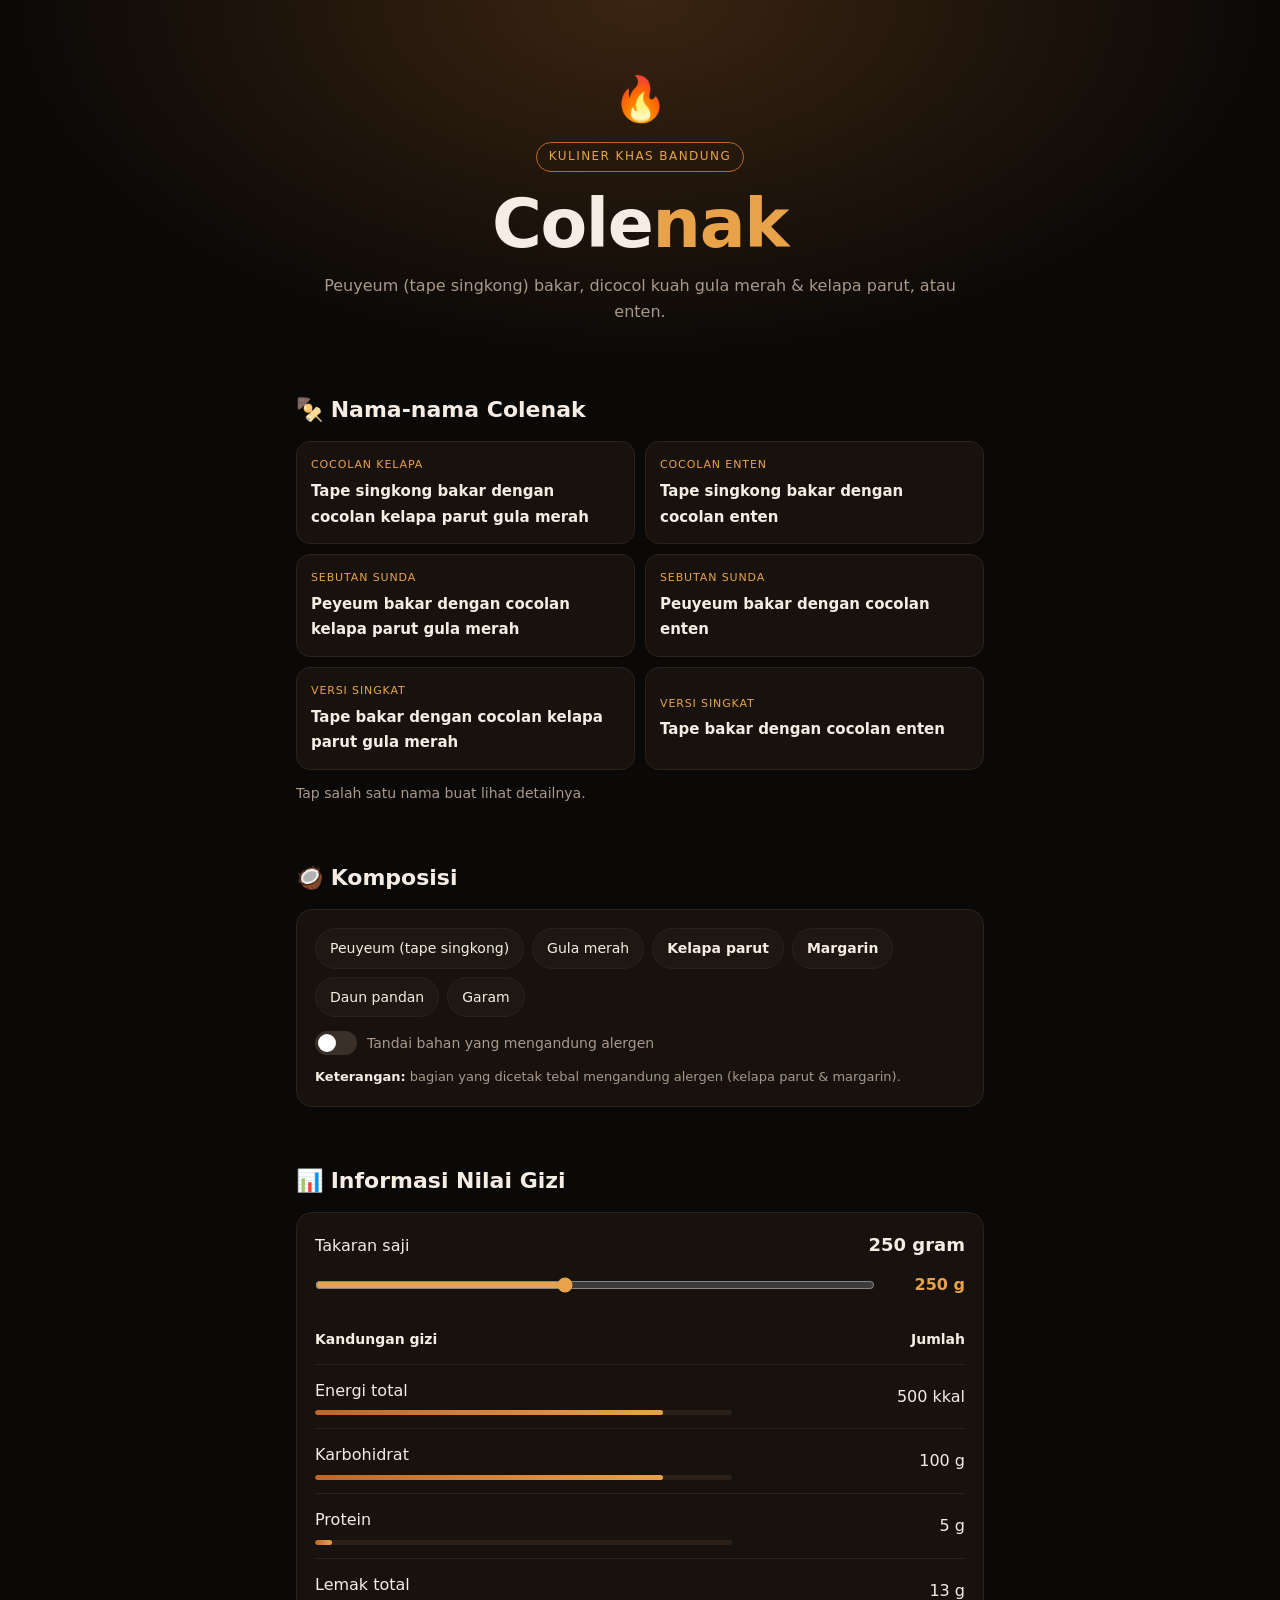
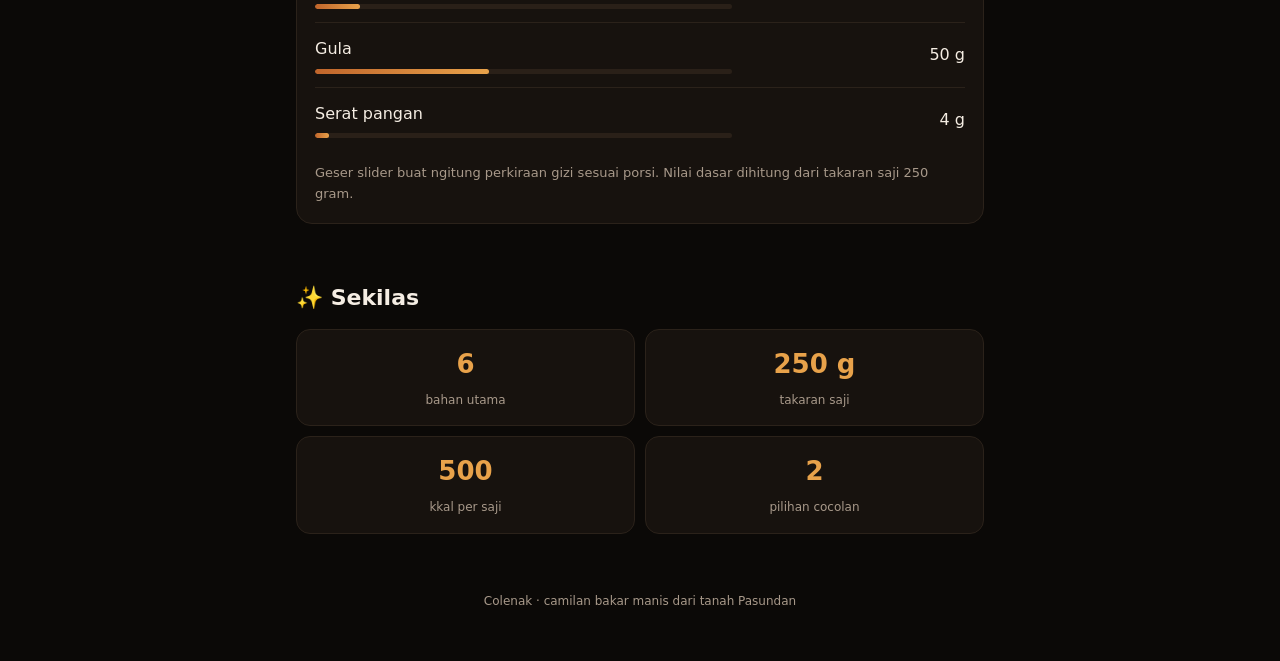
==== colenak.html @ abb66e97 "Add files via upload" ====
<!DOCTYPE html>
<html lang="id">
<head>
<meta charset="UTF-8">
<meta name="viewport" content="width=device-width, initial-scale=1">
<title>Colenak</title>
<style>
  :root {
    --bg: #0b0907;
    --card: #17120e;
    --line: #2b221a;
    --text: #f5ede3;
    --muted: #a8998a;
    --accent: #e8a24a;
    --accent2: #c0652b;
    --warn: #ff7b6b;
  }
  * { box-sizing: border-box; margin: 0; padding: 0; }
  html { scroll-behavior: smooth; }
  body {
    background: var(--bg);
    color: var(--text);
    font-family: system-ui, -apple-system, "Segoe UI", Roboto, sans-serif;
    line-height: 1.6;
  }
  .wrap { max-width: 720px; margin: 0 auto; padding: 0 16px; }

  /* Hero */
  header.hero {
    padding: 64px 0 40px;
    text-align: center;
    background: radial-gradient(ellipse at 50% 0%, #3a2411 0%, var(--bg) 70%);
  }
  .tag {
    display: inline-block; font-size: 12px; letter-spacing: .12em;
    text-transform: uppercase; color: var(--accent);
    border: 1px solid var(--accent2); border-radius: 999px;
    padding: 4px 12px; margin-bottom: 16px;
  }
  h1 { font-size: clamp(40px, 12vw, 68px); line-height: 1.05; letter-spacing: -.02em; }
  h1 span { color: var(--accent); }
  .sub { color: var(--muted); margin-top: 14px; font-size: 16px; }
  .flame { font-size: 44px; margin-bottom: 8px; display: inline-block; animation: flick 1.6s ease-in-out infinite; }
  @keyframes flick { 0%,100% { transform: scale(1) rotate(-3deg); } 50% { transform: scale(1.12) rotate(3deg); } }

  section { padding: 28px 0; }
  h2 { font-size: 22px; margin-bottom: 14px; display: flex; align-items: center; gap: 8px; }
  .card {
    background: var(--card); border: 1px solid var(--line);
    border-radius: 16px; padding: 18px;
  }

  /* Names */
  .names { display: grid; gap: 10px; }
  @media (min-width: 560px) { .names { grid-template-columns: 1fr 1fr; } }
  .name-item {
    background: var(--card); border: 1px solid var(--line); border-radius: 14px;
    padding: 14px; cursor: pointer; transition: .2s; text-align: left; color: inherit; font: inherit;
  }
  .name-item:hover, .name-item.active { border-color: var(--accent); transform: translateY(-2px); }
  .name-item small { display: block; color: var(--accent); font-size: 11px; letter-spacing: .08em; text-transform: uppercase; margin-bottom: 4px; }
  .name-item b { font-size: 15px; }
  #nameDetail { margin-top: 12px; color: var(--muted); font-size: 14px; min-height: 22px; }

  /* Composition */
  .chips { display: flex; flex-wrap: wrap; gap: 8px; margin-bottom: 14px; }
  .chip {
    padding: 8px 14px; border-radius: 999px; border: 1px solid var(--line);
    background: #1f1812; font-size: 14px; transition: .25s;
  }
  .chip.allergen { font-weight: 800; }
  body.show-allergen .chip.allergen {
    border-color: var(--warn); color: var(--warn); background: #2a1512;
    box-shadow: 0 0 0 3px rgba(255,123,107,.12);
  }
  .toggle {
    display: flex; align-items: center; gap: 10px; cursor: pointer;
    font-size: 14px; color: var(--muted); user-select: none;
  }
  .switch { width: 42px; height: 24px; background: #3a3027; border-radius: 99px; position: relative; transition: .2s; flex: none; }
  .switch::after { content: ""; position: absolute; top: 3px; left: 3px; width: 18px; height: 18px; border-radius: 50%; background: #fff; transition: .2s; }
  body.show-allergen .switch { background: var(--warn); }
  body.show-allergen .switch::after { transform: translateX(18px); }
  .note { margin-top: 12px; font-size: 13px; color: var(--muted); }
  .note strong { color: var(--text); }

  /* Nutrition */
  .serving { display: flex; justify-content: space-between; align-items: baseline; flex-wrap: wrap; gap: 6px; margin-bottom: 12px; }
  .serving b { font-size: 18px; }
  .qty { display: flex; align-items: center; gap: 12px; margin-bottom: 18px; }
  .qty input[type=range] { flex: 1; accent-color: var(--accent); }
  .qty output { min-width: 78px; text-align: right; font-weight: 700; color: var(--accent); }
  table { width: 100%; border-collapse: collapse; }
  th, td { padding: 13px 0; border-bottom: 1px solid var(--line); text-align: left; }
  th { font-size: 14px; }
  th:last-child, td:last-child { text-align: right; font-variant-numeric: tabular-nums; }
  td .bar { height: 5px; background: #2a2018; border-radius: 9px; margin-top: 7px; overflow: hidden; }
  td .bar i { display: block; height: 100%; width: 0; background: linear-gradient(90deg, var(--accent2), var(--accent)); border-radius: 9px; transition: width .8s cubic-bezier(.2,.8,.2,1); }
  tr:last-child td { border-bottom: 0; }

  /* Facts */
  .facts { display: grid; grid-template-columns: 1fr 1fr; gap: 10px; }
  .fact { background: var(--card); border: 1px solid var(--line); border-radius: 14px; padding: 14px; text-align: center; }
  .fact .big { font-size: 26px; font-weight: 800; color: var(--accent); }
  .fact span { font-size: 12px; color: var(--muted); }

  footer { text-align: center; color: var(--muted); font-size: 12px; padding: 30px 16px 50px; }
</style>
</head>
<body>

<header class="hero">
  <div class="wrap">
    <div class="flame">🔥</div><br>
    <span class="tag">Kuliner Khas Bandung</span>
    <h1>Cole<span>nak</span></h1>
    <p class="sub">Peuyeum (tape singkong) bakar, dicocol kuah gula merah &amp; kelapa parut, atau enten.</p>
  </div>
</header>

<main class="wrap">

  <section>
    <h2>🍢 Nama-nama Colenak</h2>
    <div class="names" id="names"></div>
    <p id="nameDetail">Tap salah satu nama buat lihat detailnya.</p>
  </section>

  <section>
    <h2>🥥 Komposisi</h2>
    <div class="card">
      <div class="chips" id="chips"></div>
      <label class="toggle" id="allergenToggle">
        <span class="switch"></span>
        <span>Tandai bahan yang mengandung alergen</span>
      </label>
      <p class="note"><strong>Keterangan:</strong> bagian yang dicetak tebal mengandung alergen (kelapa parut &amp; margarin).</p>
    </div>
  </section>

  <section>
    <h2>📊 Informasi Nilai Gizi</h2>
    <div class="card">
      <div class="serving">
        <span>Takaran saji</span>
        <b id="servingLabel">250 gram</b>
      </div>
      <div class="qty">
        <input type="range" id="gram" min="50" max="500" step="25" value="250" aria-label="Takaran saji dalam gram">
        <output id="gramOut">250 g</output>
      </div>
      <table>
        <thead>
          <tr><th>Kandungan gizi</th><th>Jumlah</th></tr>
        </thead>
        <tbody id="nutri"></tbody>
      </table>
      <p class="note">Geser slider buat ngitung perkiraan gizi sesuai porsi. Nilai dasar dihitung dari takaran saji 250 gram.</p>
    </div>
  </section>

  <section>
    <h2>✨ Sekilas</h2>
    <div class="facts">
      <div class="fact"><div class="big">6</div><span>bahan utama</span></div>
      <div class="fact"><div class="big">250 g</div><span>takaran saji</span></div>
      <div class="fact"><div class="big">500</div><span>kkal per saji</span></div>
      <div class="fact"><div class="big">2</div><span>pilihan cocolan</span></div>
    </div>
  </section>

</main>

<footer>Colenak · camilan bakar manis dari tanah Pasundan</footer>

<script>
  // ===== Data =====
  const names = [
    { tag: "Cocolan kelapa", title: "Tape singkong bakar dengan cocolan kelapa parut gula merah", desc: "Tape singkong dibakar, lalu dicocol ke kuah gula merah dengan kelapa parut. Manis, gurih, dan wangi." },
    { tag: "Cocolan enten",  title: "Tape singkong bakar dengan cocolan enten", desc: "Versi dengan cocolan enten sebagai pasangan tape bakar." },
    { tag: "Sebutan Sunda",  title: "Peyeum bakar dengan cocolan kelapa parut gula merah", desc: "Peyeum adalah sebutan tape singkong dalam bahasa Sunda. Cocolannya kelapa parut dan gula merah." },
    { tag: "Sebutan Sunda",  title: "Peuyeum bakar dengan cocolan enten", desc: "Peuyeum bakar yang disajikan dengan cocolan enten." },
    { tag: "Versi singkat",  title: "Tape bakar dengan cocolan kelapa parut gula merah", desc: "Penyebutan singkat: tape bakar dengan cocolan kelapa dan gula merah." },
    { tag: "Versi singkat",  title: "Tape bakar dengan cocolan enten", desc: "Penyebutan singkat: tape bakar dengan cocolan enten." }
  ];

  const ingredients = [
    { n: "Peuyeum (tape singkong)", a: false },
    { n: "Gula merah", a: false },
    { n: "Kelapa parut", a: true },
    { n: "Margarin", a: true },
    { n: "Daun pandan", a: false },
    { n: "Garam", a: false }
  ];

  // nilai per 250 g; max = patokan buat panjang bar
  const nutri = [
    { n: "Energi total", v: 500, u: "kkal", max: 600 },
    { n: "Karbohidrat", v: 100, u: "g", max: 120 },
    { n: "Protein", v: 5, u: "g", max: 120 },
    { n: "Lemak total", v: 13, u: "g", max: 120 },
    { n: "Gula", v: 50, u: "g", max: 120 },
    { n: "Serat pangan", v: 4, u: "g", max: 120 }
  ];
  const BASE = 250;

  // ===== Nama =====
  const namesEl = document.getElementById("names");
  const detailEl = document.getElementById("nameDetail");
  names.forEach((it, i) => {
    const b = document.createElement("button");
    b.className = "name-item";
    b.innerHTML = `<small>${it.tag}</small><b>${it.title}</b>`;
    b.addEventListener("click", () => {
      document.querySelectorAll(".name-item").forEach(x => x.classList.remove("active"));
      b.classList.add("active");
      detailEl.textContent = it.desc;
    });
    namesEl.appendChild(b);
  });

  // ===== Komposisi =====
  const chipsEl = document.getElementById("chips");
  ingredients.forEach(it => {
    const s = document.createElement("span");
    s.className = "chip" + (it.a ? " allergen" : "");
    s.textContent = it.n;
    chipsEl.appendChild(s);
  });
  document.getElementById("allergenToggle").addEventListener("click", () => {
    document.body.classList.toggle("show-allergen");
  });

  // ===== Gizi =====
  const tbody = document.getElementById("nutri");
  const rows = nutri.map(it => {
    const tr = document.createElement("tr");
    tr.innerHTML = `<td>${it.n}<div class="bar"><i></i></div></td><td></td>`;
    tbody.appendChild(tr);
    return { it, tr };
  });

  const slider = document.getElementById("gram");
  const out = document.getElementById("gramOut");
  const label = document.getElementById("servingLabel");

  function fmt(x) {
    return (Math.round(x * 10) / 10).toLocaleString("id-ID");
  }
  function render() {
    const g = +slider.value, f = g / BASE;
    out.textContent = g + " g";
    label.textContent = g + " gram";
    rows.forEach(({ it, tr }) => {
      const val = it.v * f;
      tr.children[1].textContent = fmt(val) + " " + it.u;
      const pct = Math.min(100, (val / (it.max * Math.max(f, 1))) * 100);
      tr.querySelector("i").style.width = pct + "%";
    });
  }
  slider.addEventListener("input", render);
  setTimeout(render, 200);
</script>
</body>
</html>
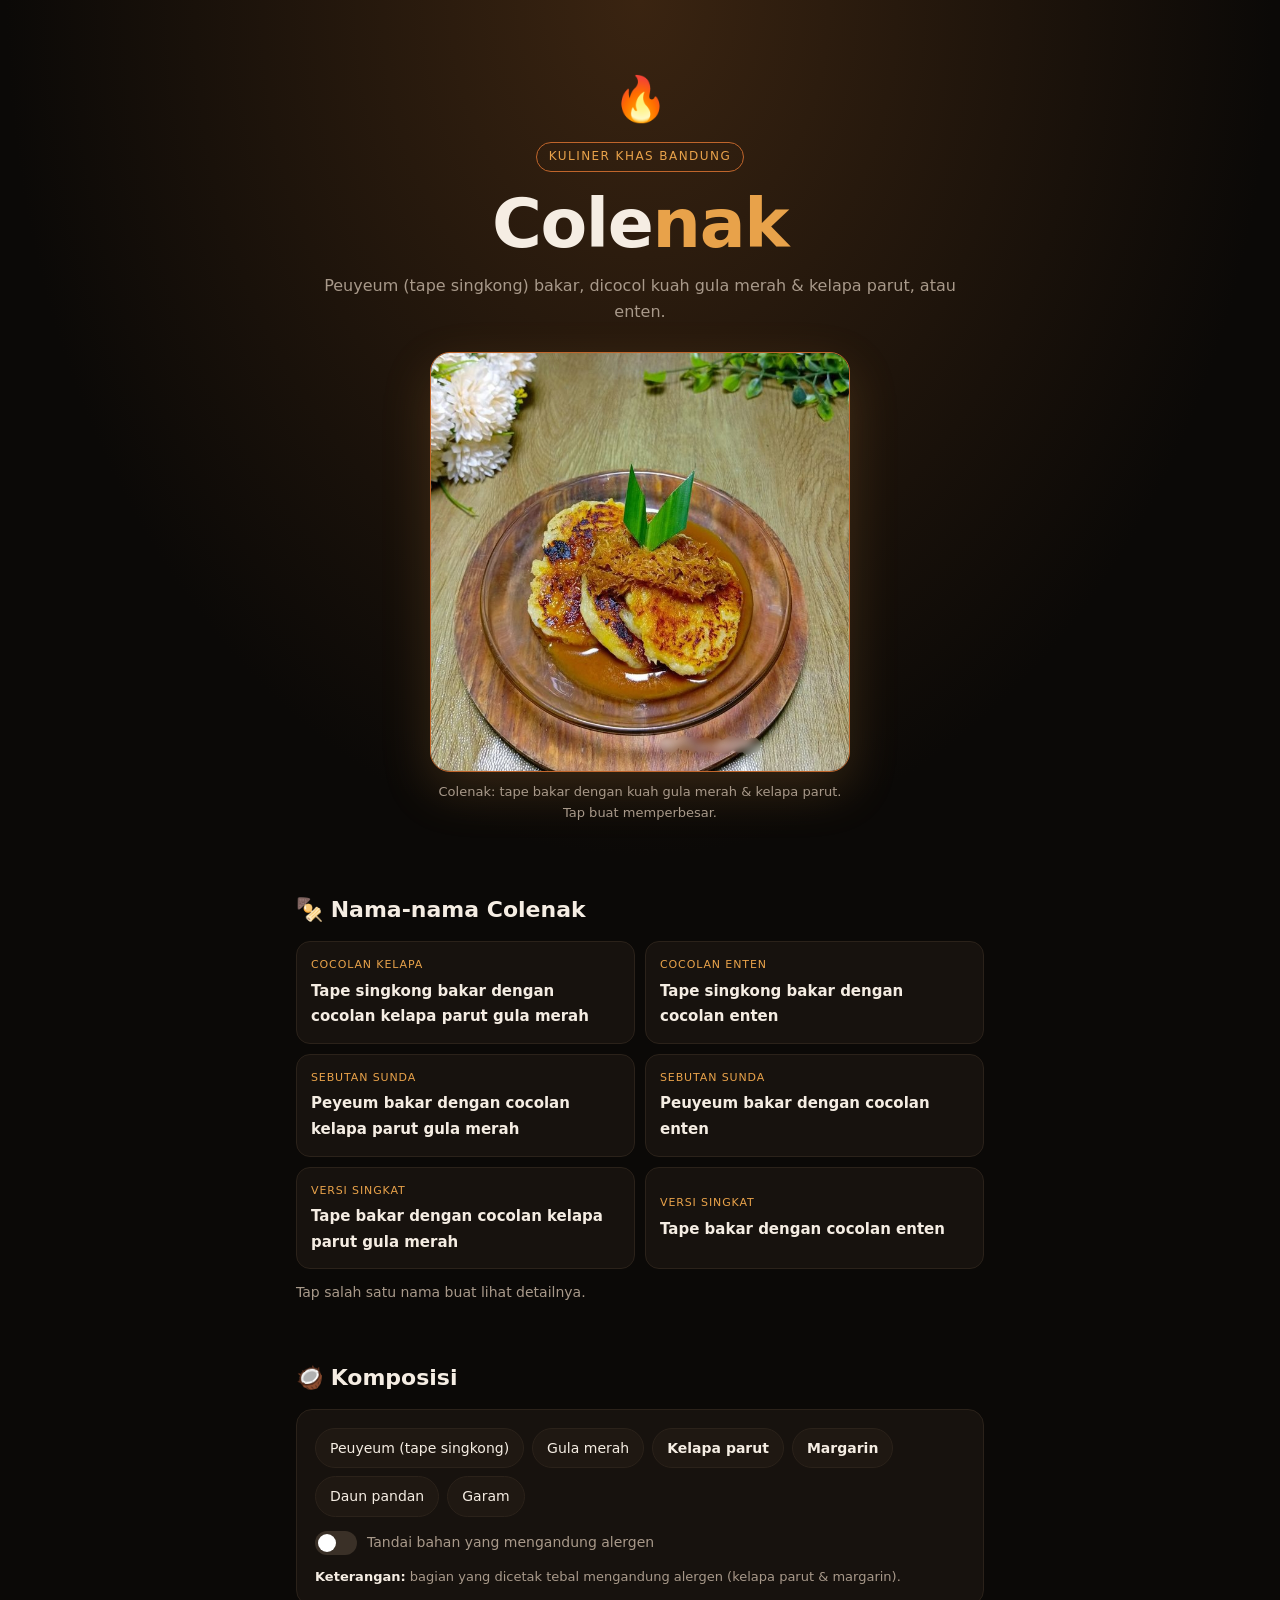
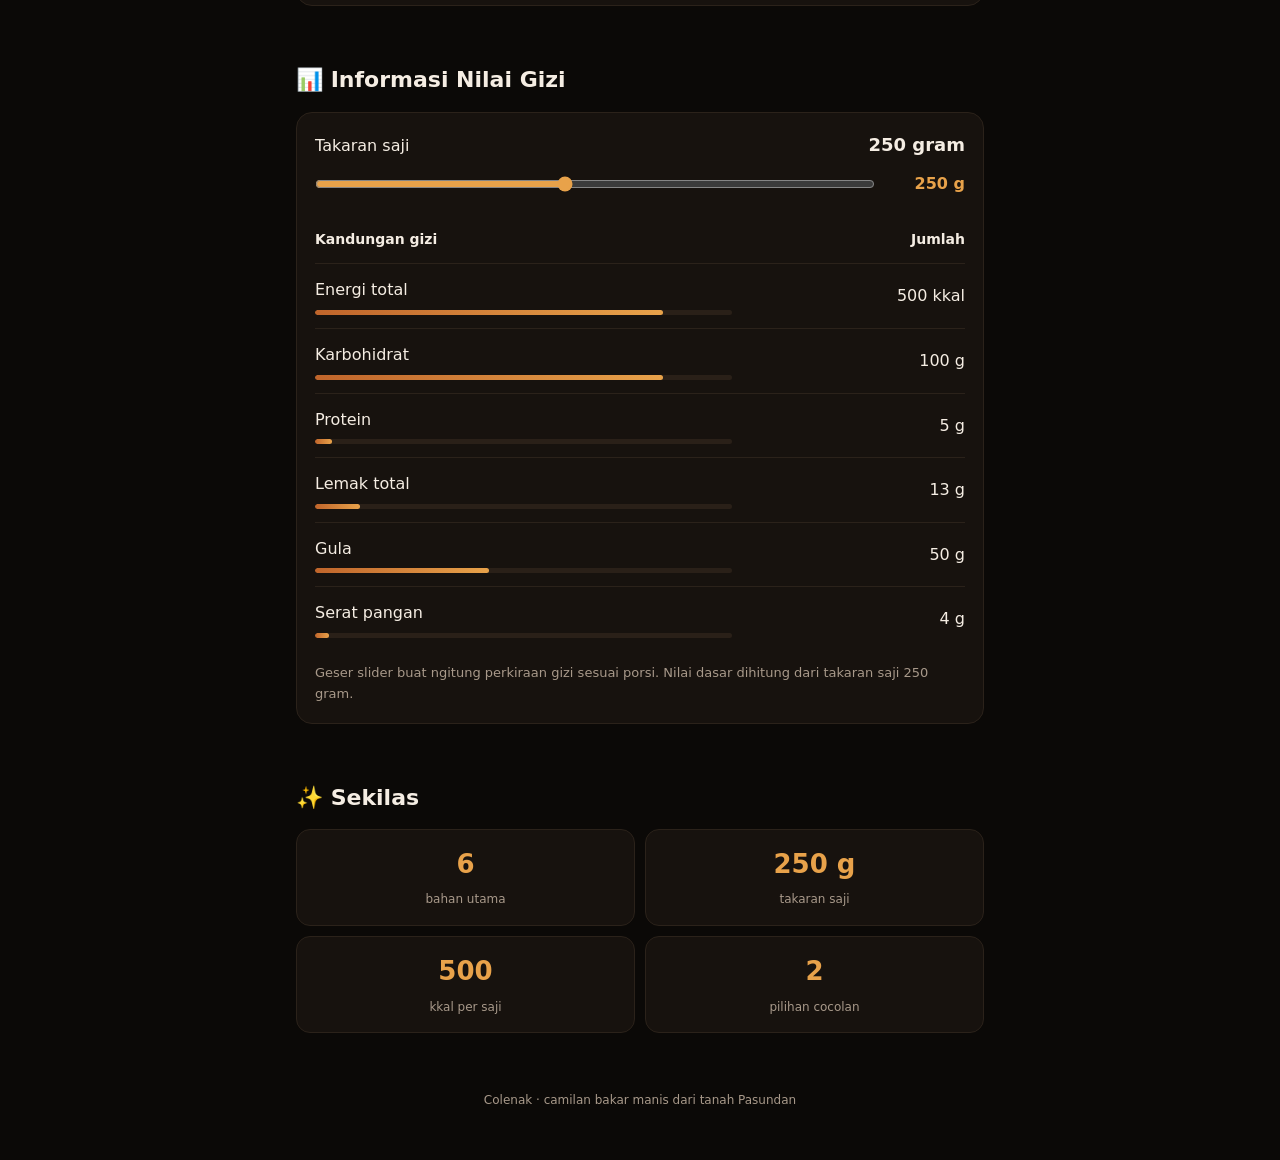
==== commit 87047033: "Add files via upload" ====
--- a/colenak.html
+++ b/colenak.html
@@ -104,6 +104,24 @@
   .fact .big { font-size: 26px; font-weight: 800; color: var(--accent); }
   .fact span { font-size: 12px; color: var(--muted); }
 
+
+  /* Photo */
+  .photo { margin: 28px auto 0; max-width: 420px; }
+  .photo button {
+    display: block; width: 100%; padding: 0; border: 1px solid var(--accent2);
+    border-radius: 20px; overflow: hidden; cursor: zoom-in; background: var(--card);
+    box-shadow: 0 18px 50px rgba(232,162,74,.18); transition: transform .25s;
+  }
+  .photo button:hover { transform: translateY(-3px) scale(1.01); }
+  .photo img { display: block; width: 100%; height: auto; aspect-ratio: 1 / 1; object-fit: cover; }
+  .photo figcaption { margin-top: 10px; font-size: 13px; color: var(--muted); }
+  .lightbox {
+    position: fixed; inset: 0; background: rgba(0,0,0,.92); display: none;
+    align-items: center; justify-content: center; padding: 16px; z-index: 50; cursor: zoom-out;
+  }
+  .lightbox.open { display: flex; }
+  .lightbox img { max-width: 100%; max-height: 100%; border-radius: 14px; }
+
   footer { text-align: center; color: var(--muted); font-size: 12px; padding: 30px 16px 50px; }
 </style>
 </head>
@@ -115,6 +133,13 @@
     <span class="tag">Kuliner Khas Bandung</span>
     <h1>Cole<span>nak</span></h1>
     <p class="sub">Peuyeum (tape singkong) bakar, dicocol kuah gula merah &amp; kelapa parut, atau enten.</p>
+    <figure class="photo">
+      <button type="button" id="photoBtn" aria-label="Perbesar foto colenak">
+        <img src="[data-uri]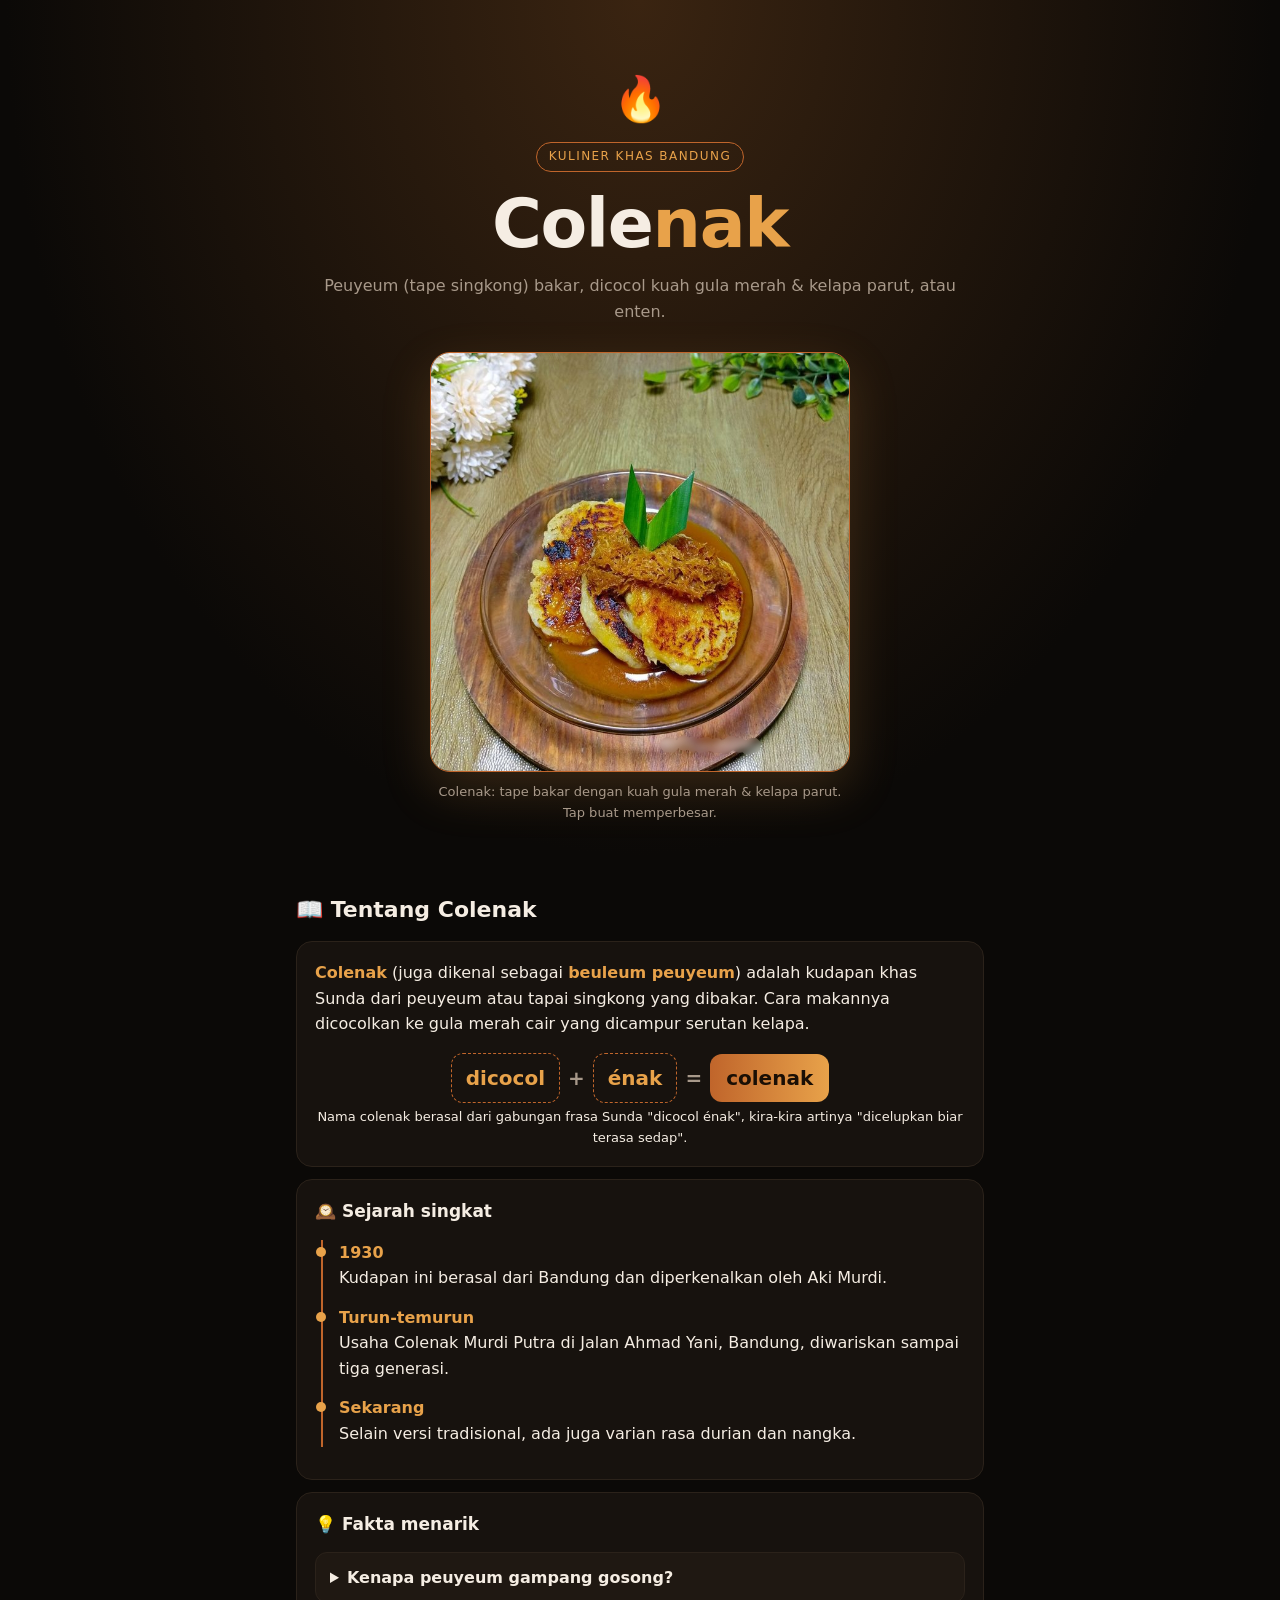
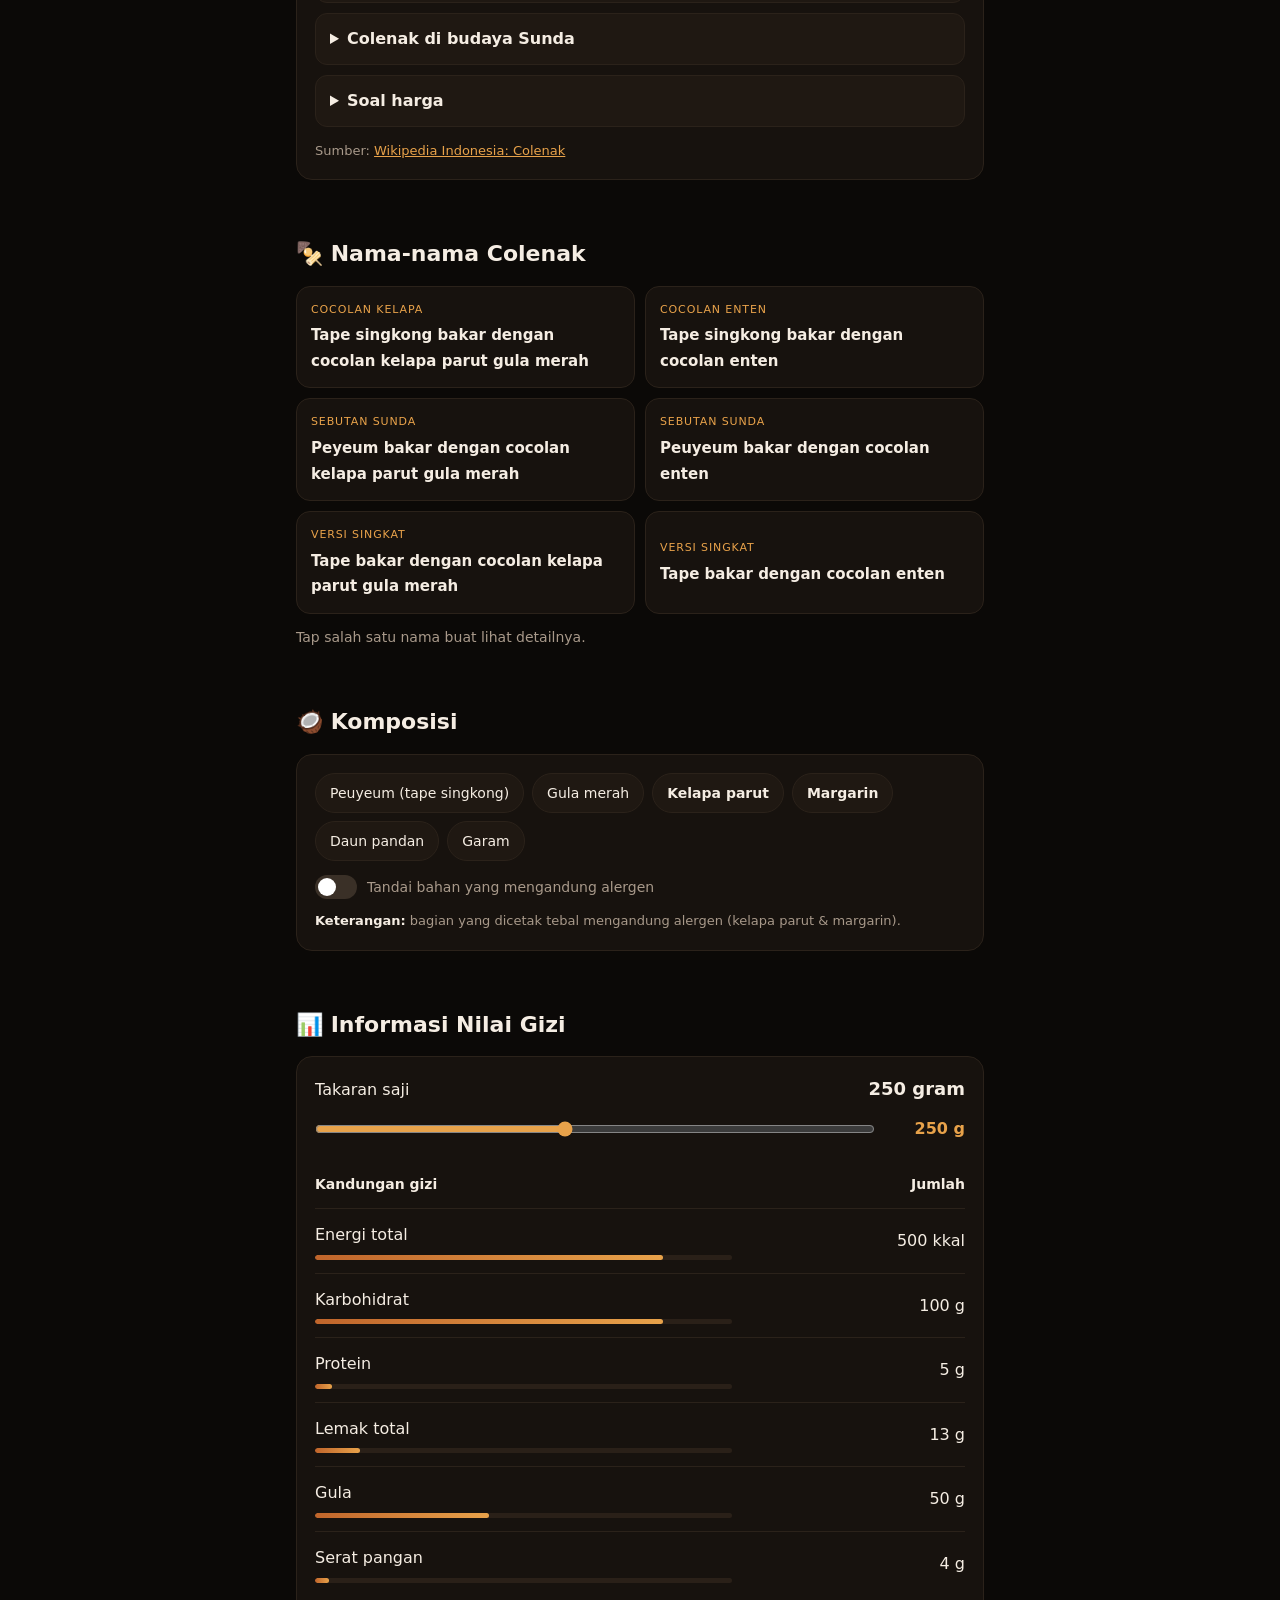
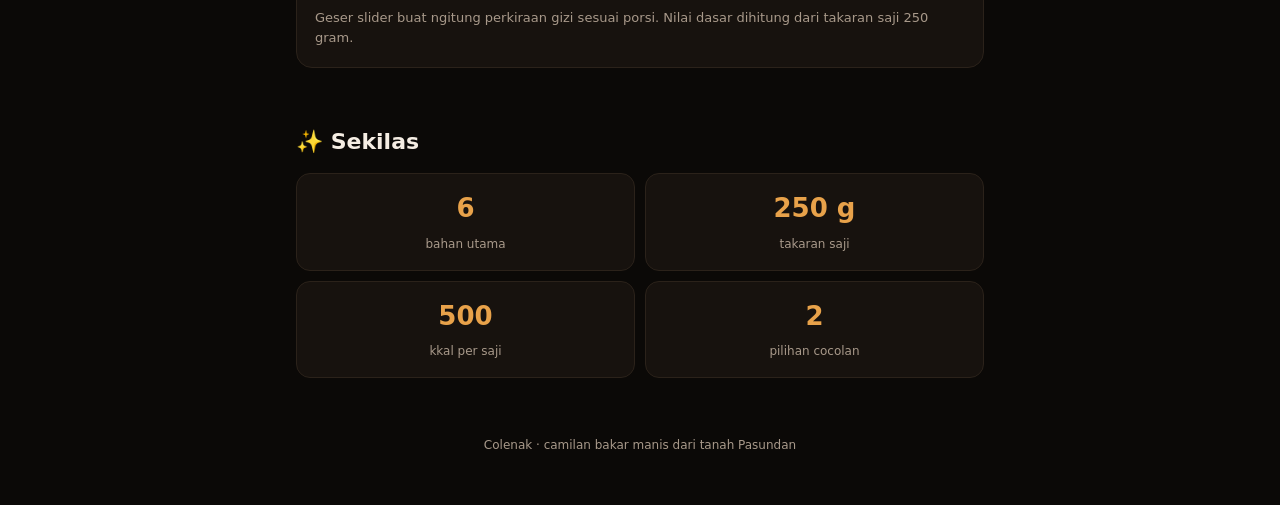
==== commit 4de845f0: "Add files via upload" ====
--- a/colenak.html
+++ b/colenak.html
@@ -122,6 +122,26 @@
   .lightbox.open { display: flex; }
   .lightbox img { max-width: 100%; max-height: 100%; border-radius: 14px; }
 
+
+  /* About */
+  .about p { color: var(--text); margin-bottom: 12px; }
+  .about p:last-child { margin-bottom: 0; }
+  .about em { color: var(--accent); font-style: normal; font-weight: 700; }
+  .etymo { display: flex; align-items: center; justify-content: center; gap: 8px; flex-wrap: wrap; margin: 16px 0 4px; font-size: 20px; font-weight: 800; }
+  .etymo .part { padding: 8px 14px; border-radius: 12px; border: 1px dashed var(--accent2); color: var(--accent); }
+  .etymo .eq { color: var(--muted); }
+  .etymo .res { padding: 8px 16px; border-radius: 12px; background: linear-gradient(90deg, var(--accent2), var(--accent)); color: #1a0f05; }
+  .etymo-note { text-align: center; font-size: 13px; color: var(--muted); margin-bottom: 4px; }
+  .timeline { border-left: 2px solid var(--accent2); margin: 6px 0 0 6px; padding-left: 16px; }
+  .timeline .t { margin-bottom: 14px; position: relative; }
+  .timeline .t::before { content: ""; position: absolute; left: -23px; top: 7px; width: 10px; height: 10px; border-radius: 50%; background: var(--accent); }
+  .timeline b { color: var(--accent); }
+  details { border: 1px solid var(--line); border-radius: 12px; padding: 12px 14px; background: #1f1812; margin-top: 10px; }
+  summary { cursor: pointer; font-weight: 700; }
+  details p { margin-top: 8px; color: var(--muted); font-size: 14px; }
+  .source { margin-top: 14px; font-size: 13px; color: var(--muted); }
+  .source a { color: var(--accent); }
+
   footer { text-align: center; color: var(--muted); font-size: 12px; padding: 30px 16px 50px; }
 </style>
 </head>
@@ -144,6 +164,48 @@
 </header>
 
 <main class="wrap">
+
+  <section id="about">
+    <h2>📖 Tentang Colenak</h2>
+    <div class="card about">
+      <p><em>Colenak</em> (juga dikenal sebagai <em>beuleum peuyeum</em>) adalah kudapan khas Sunda dari peuyeum atau tapai singkong yang dibakar. Cara makannya dicocolkan ke gula merah cair yang dicampur serutan kelapa.</p>
+
+      <div class="etymo" aria-label="Asal kata colenak">
+        <span class="part">di<b>coc</b>ol</span>
+        <span class="eq">+</span>
+        <span class="part">é<b>nak</b></span>
+        <span class="eq">=</span>
+        <span class="res">colenak</span>
+      </div>
+      <p class="etymo-note">Nama colenak berasal dari gabungan frasa Sunda "dicocol énak", kira-kira artinya "dicelupkan biar terasa sedap".</p>
+    </div>
+
+    <div class="card" style="margin-top:12px">
+      <h2 style="font-size:17px">🕰️ Sejarah singkat</h2>
+      <div class="timeline">
+        <div class="t"><b>1930</b><br>Kudapan ini berasal dari Bandung dan diperkenalkan oleh Aki Murdi.</div>
+        <div class="t"><b>Turun-temurun</b><br>Usaha Colenak Murdi Putra di Jalan Ahmad Yani, Bandung, diwariskan sampai tiga generasi.</div>
+        <div class="t"><b>Sekarang</b><br>Selain versi tradisional, ada juga varian rasa durian dan nangka.</div>
+      </div>
+    </div>
+
+    <div class="card" style="margin-top:12px">
+      <h2 style="font-size:17px">💡 Fakta menarik</h2>
+      <details>
+        <summary>Kenapa peuyeum gampang gosong?</summary>
+        <p>Kandungan gula pada tapai bikin peuyeum cepat gosong waktu dibakar. Uniknya, sebagian orang malah menganggap bagian yang gosong itu paling enak.</p>
+      </details>
+      <details>
+        <summary>Colenak di budaya Sunda</summary>
+        <p>Kepopulerannya terlihat sampai ke kesenian Sunda, misalnya kawih degung dan lagu anak-anak.</p>
+      </details>
+      <details>
+        <summary>Soal harga</summary>
+        <p>Colenak dulu tergolong murah. Pada 2013, harganya sekitar Rp5.000 per porsi.</p>
+      </details>
+      <p class="source">Sumber: <a href="https://id.wikipedia.org/wiki/Colenak" target="_blank" rel="noopener">Wikipedia Indonesia: Colenak</a></p>
+    </div>
+  </section>
 
   <section>
     <h2>🍢 Nama-nama Colenak</h2>
